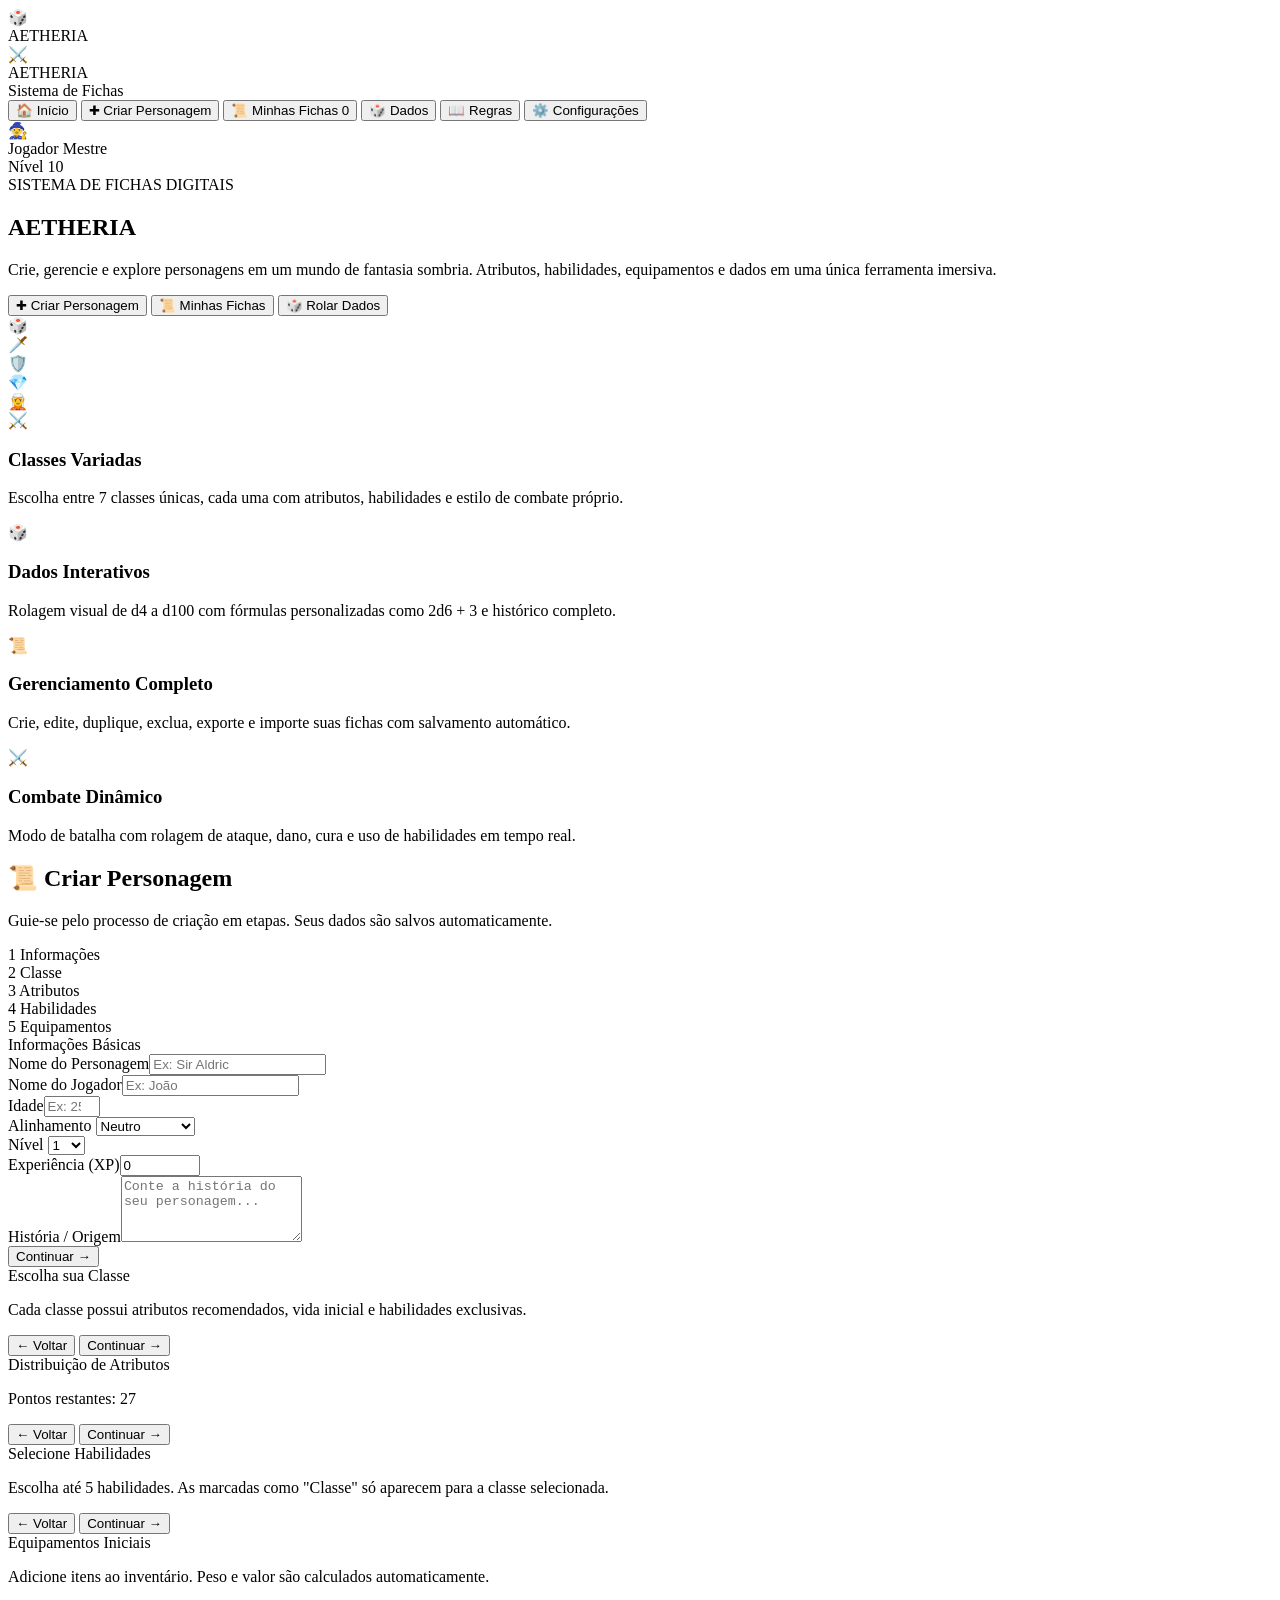
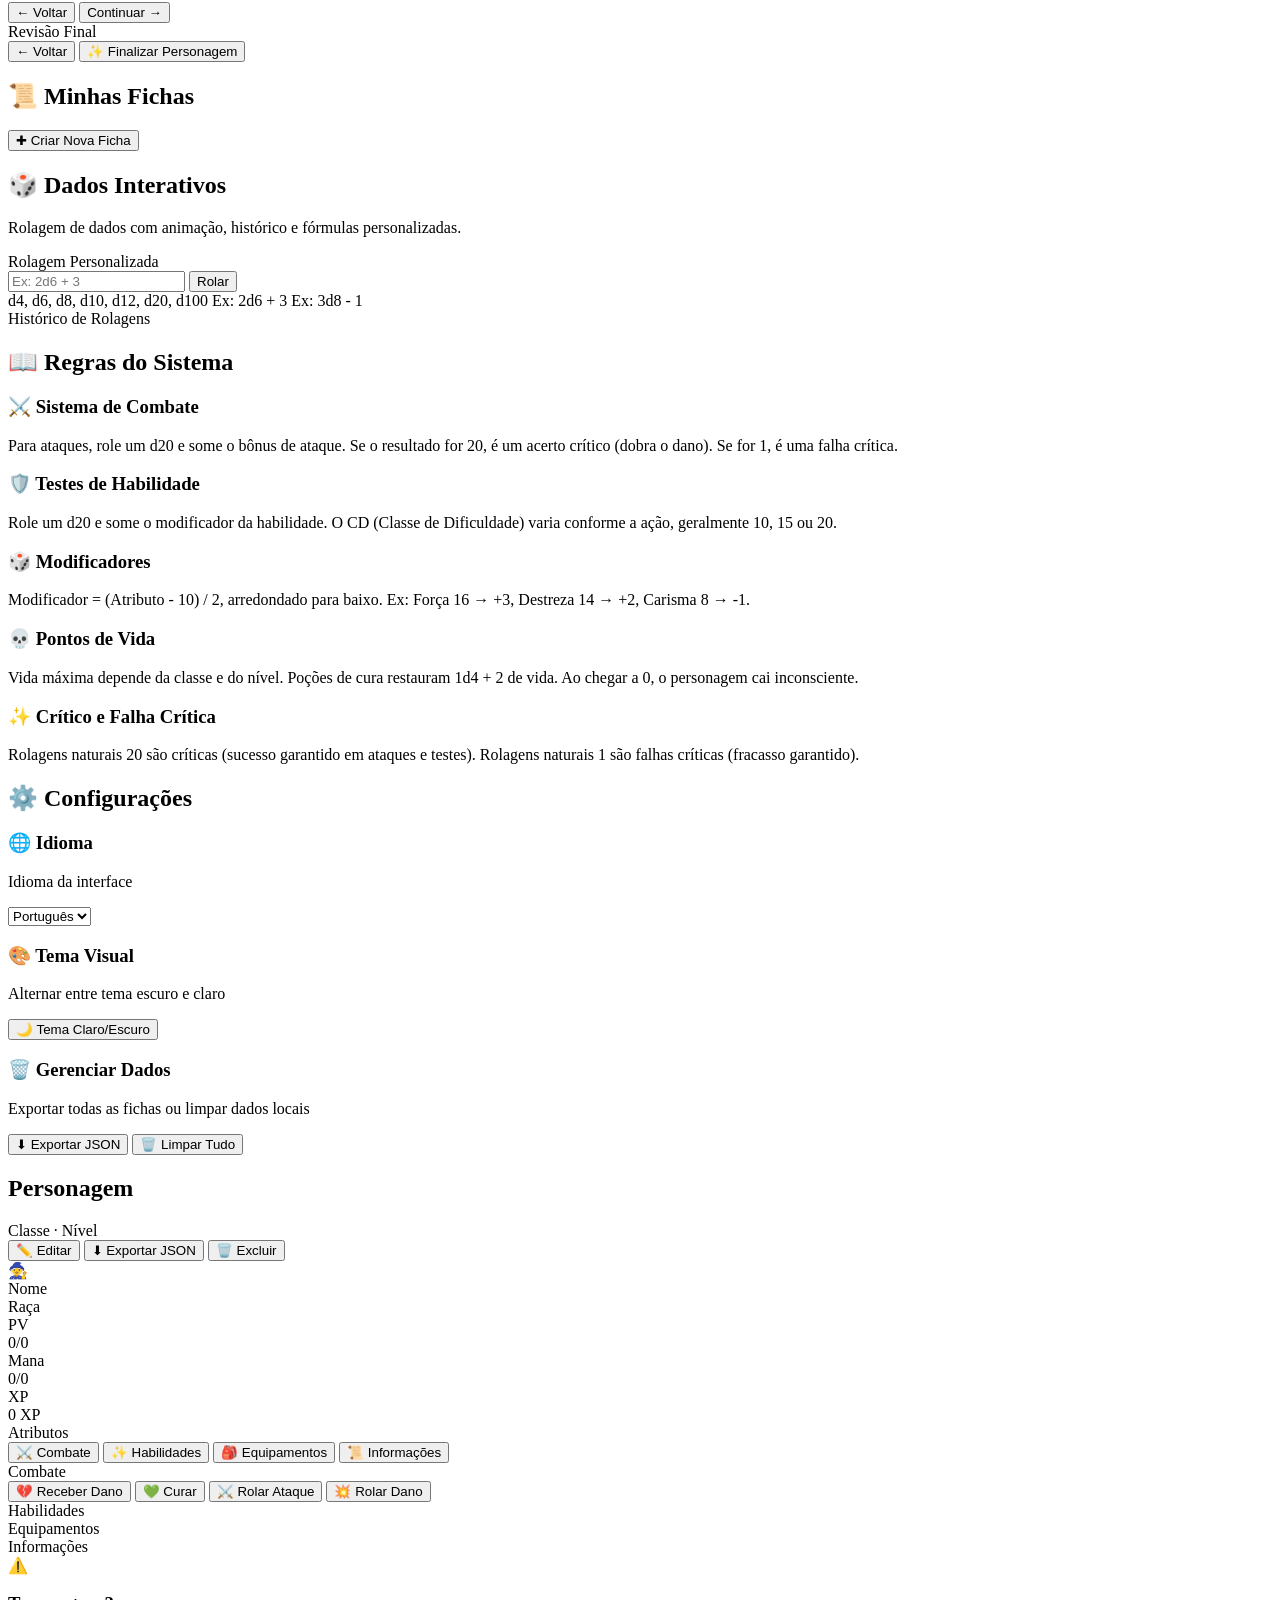
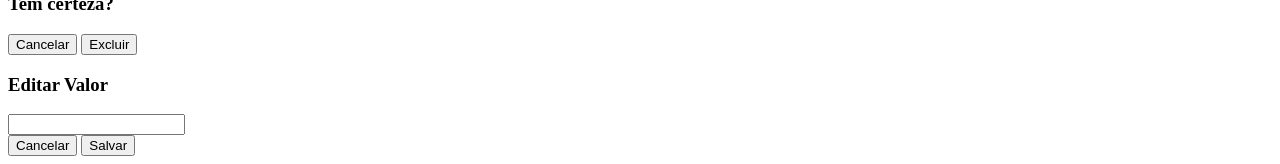
==== index.html @ ff14e1f5 "first commit" ====
<!DOCTYPE html>
<html lang="pt-BR">
<head>
    <meta charset="UTF-8">
    <meta name="viewport" content="width=device-width, initial-scale=1.0">
    <title>Aetheria — Sistema de Fichas de RPG</title>
    <link rel="stylesheet" href="styles.css">
</head>
<body>
    <!-- Tela de carregamento -->
    <div id="loadingScreen">
        <div class="loader-dice">🎲</div>
        <div class="loader-text">AETHERIA</div>
        <div class="loader-bar"><div id="loaderFill"></div></div>
    </div>

    <!-- Layout principal -->
    <div id="app" class="hidden">
        <aside id="sidebar">
            <div class="brand">
                <div class="brand-icon">⚔️</div>
                <div>
                    <div class="brand-name">AETHERIA</div>
                    <div class="brand-sub">Sistema de Fichas</div>
                </div>
            </div>
            <nav class="nav">
                <button class="nav-item active" data-view="home">
                    <span class="nav-icon">🏠</span> Início
                </button>
                <button class="nav-item" data-view="create">
                    <span class="nav-icon">✚</span> Criar Personagem
                </button>
                <button class="nav-item" data-view="library">
                    <span class="nav-icon">📜</span> Minhas Fichas
                    <span id="charCountBadge" class="badge">0</span>
                </button>
                <button class="nav-item" data-view="dice">
                    <span class="nav-icon">🎲</span> Dados
                </button>
                <button class="nav-item" data-view="rules">
                    <span class="nav-icon">📖</span> Regras
                </button>
                <button class="nav-item" data-view="settings">
                    <span class="nav-icon">⚙️</span> Configurações
                </button>
            </nav>
            <div class="sidebar-footer">
                <div class="player-status">
                    <div class="avatar">🧙</div>
                    <div>
                        <div class="player-name">Jogador Mestre</div>
                        <div class="player-level">Nível 10</div>
                    </div>
                </div>
            </div>
        </aside>

        <main id="mainContent">
            <!-- VIEW: HOME -->
            <section id="view-home" class="view active">
                <div class="hero">
                    <div class="hero-content">
                        <div class="hero-eyebrow">SISTEMA DE FICHAS DIGITAIS</div>
                        <h1 class="hero-title">AETHERIA</h1>
                        <p class="hero-desc">Crie, gerencie e explore personagens em um mundo de fantasia sombria. Atributos, habilidades, equipamentos e dados em uma única ferramenta imersiva.</p>
                        <div class="hero-buttons">
                            <button class="btn btn-primary btn-lg" onclick="goTo('create')">
                                <span>✚</span> Criar Personagem
                            </button>
                            <button class="btn btn-secondary btn-lg" onclick="goTo('library')">
                                <span>📜</span> Minhas Fichas
                            </button>
                            <button class="btn btn-gold btn-lg" onclick="goTo('dice')">
                                <span>🎲</span> Rolar Dados
                            </button>
                        </div>
                    </div>
                    <div class="hero-art">
                        <div class="floating-dice d1">🎲</div>
                        <div class="floating-dice d2">🗡️</div>
                        <div class="floating-dice d3">🛡️</div>
                        <div class="floating-dice d4">💎</div>
                        <div class="character-figure">🧝</div>
                        <div class="glow-ring"></div>
                    </div>
                </div>

                <div class="features">
                    <div class="feature-card">
                        <div class="feature-icon">⚔️</div>
                        <h3>Classes Variadas</h3>
                        <p>Escolha entre 7 classes únicas, cada uma com atributos, habilidades e estilo de combate próprio.</p>
                    </div>
                    <div class="feature-card">
                        <div class="feature-icon">🎲</div>
                        <h3>Dados Interativos</h3>
                        <p>Rolagem visual de d4 a d100 com fórmulas personalizadas como 2d6 + 3 e histórico completo.</p>
                    </div>
                    <div class="feature-card">
                        <div class="feature-icon">📜</div>
                        <h3>Gerenciamento Completo</h3>
                        <p>Crie, edite, duplique, exclua, exporte e importe suas fichas com salvamento automático.</p>
                    </div>
                    <div class="feature-card">
                        <div class="feature-icon">⚔️</div>
                        <h3>Combate Dinâmico</h3>
                        <p>Modo de batalha com rolagem de ataque, dano, cura e uso de habilidades em tempo real.</p>
                    </div>
                </div>
            </section>

            <!-- VIEW: CREATE CHARACTER -->
            <section id="view-create" class="view">
                <div class="create-header">
                    <h2>📜 Criar Personagem</h2>
                    <p>Guie-se pelo processo de criação em etapas. Seus dados são salvos automaticamente.</p>
                </div>
                <div class="steps-indicator">
                    <div class="step active" data-step="1"><span>1</span> Informações</div>
                    <div class="step-separator"></div>
                    <div class="step" data-step="2"><span>2</span> Classe</div>
                    <div class="step-separator"></div>
                    <div class="step" data-step="3"><span>3</span> Atributos</div>
                    <div class="step-separator"></div>
                    <div class="step" data-step="4"><span>4</span> Habilidades</div>
                    <div class="step-separator"></div>
                    <div class="step" data-step="5"><span>5</span> Equipamentos</div>
                </div>
                <div class="create-container">
                    <!-- Etapa 1: Informações básicas -->
                    <div class="step-panel active" data-panel="1">
                        <div class="panel-title">Informações Básicas</div>
                        <div class="form-grid">
                            <div class="form-field"><label>Nome do Personagem</label><input type="text" id="fName" placeholder="Ex: Sir Aldric"><span class="field-error" id="errName"></span></div>
                            <div class="form-field"><label>Nome do Jogador</label><input type="text" id="fPlayer" placeholder="Ex: João"><span class="field-error" id="errPlayer"></span></div>
                            <div class="form-field"><label>Idade</label><input type="number" id="fAge" min="1" max="120" placeholder="Ex: 25"><span class="field-error" id="errAge"></span></div>
                            <div class="form-field"><label>Alinhamento</label>
                                <select id="fAlignment">
                                    <option>Neutro</option><option>Bom</option><option>Mau</option>
                                    <option>Neutro Bom</option><option>Neutro Mau</option><option>Caótico Bom</option><option>Leial Neutro</option>
                                </select>
                            </div>
                            <div class="form-field"><label>Nível</label>
                                <select id="fLevel">
                                    <option value="1" selected>1</option><option value="2">2</option><option value="3">3</option>
                                    <option value="4">4</option><option value="5">5</option><option value="6">6</option>
                                    <option value="7">7</option><option value="8">8</option><option value="9">9</option><option value="10">10</option>
                                </select>
                            </div>
                            <div class="form-field"><label>Experiência (XP)</label><input type="number" id="fXP" min="0" max="999999" value="0"><span class="field-error" id="errXP"></span></div>
                            <div class="form-field full"><label>História / Origem</label><textarea id="fOrigin" rows="4" placeholder="Conte a história do seu personagem..."></textarea></div>
                        </div>
                        <div class="form-actions"><button class="btn btn-primary" onclick="nextStep()">Continuar →</button></div>
                    </div>

                    <!-- Etapa 2: Classes -->
                    <div class="step-panel" data-panel="2">
                        <div class="panel-title">Escolha sua Classe</div>
                        <p class="panel-sub">Cada classe possui atributos recomendados, vida inicial e habilidades exclusivas.</p>
                        <div class="class-grid" id="classGrid"></div>
                        <div class="form-actions">
                            <button class="btn btn-secondary" onclick="prevStep()">← Voltar</button>
                            <button class="btn btn-primary" onclick="nextStep()">Continuar →</button>
                        </div>
                    </div>

                    <!-- Etapa 3: Atributos -->
                    <div class="step-panel" data-panel="3">
                        <div class="panel-title">Distribuição de Atributos</div>
                        <p class="panel-sub">Pontos restantes: <span id="pointsLeft" class="points-left">27</span></p>
                        <div class="attr-grid" id="attrGrid"></div>
                        <div class="form-actions">
                            <button class="btn btn-secondary" onclick="prevStep()">← Voltar</button>
                            <button class="btn btn-primary" onclick="nextStep()">Continuar →</button>
                        </div>
                    </div>

                    <!-- Etapa 4: Habilidades -->
                    <div class="step-panel" data-panel="4">
                        <div class="panel-title">Selecione Habilidades</div>
                        <p class="panel-sub">Escolha até 5 habilidades. As marcadas como "Classe" só aparecem para a classe selecionada.</p>
                        <div class="skills-categories" id="skillsCategories"></div>
                        <div class="form-actions">
                            <button class="btn btn-secondary" onclick="prevStep()">← Voltar</button>
                            <button class="btn btn-primary" onclick="nextStep()">Continuar →</button>
                        </div>
                    </div>

                    <!-- Etapa 5: Equipamentos -->
                    <div class="step-panel" data-panel="5">
                        <div class="panel-title">Equipamentos Iniciais</div>
                        <p class="panel-sub">Adicione itens ao inventário. Peso e valor são calculados automaticamente.</p>
                        <div class="equip-picker" id="equipPicker"></div>
                        <div class="form-actions">
                            <button class="btn btn-secondary" onclick="prevStep()">← Voltar</button>
                            <button class="btn btn-primary" onclick="nextStep()">Continuar →</button>
                        </div>
                    </div>

                    <!-- Etapa 6: Revisão -->
                    <div class="step-panel" data-panel="6">
                        <div class="panel-title">Revisão Final</div>
                        <div class="review-box" id="reviewBox"></div>
                        <div class="form-actions">
                            <button class="btn btn-secondary" onclick="prevStep()">← Voltar</button>
                            <button class="btn btn-gold" onclick="finishCharacterCreation()">✨ Finalizar Personagem</button>
                        </div>
                    </div>
                </div>
            </section>

            <!-- VIEW: LIBRARY -->
            <section id="view-library" class="view">
                <div class="library-header">
                    <h2>📜 Minhas Fichas</h2>
                    <button class="btn btn-gold" onclick="goTo('create')">✚ Criar Nova Ficha</button>
                </div>
                <div id="charCards" class="char-cards"></div>
            </section>

            <!-- VIEW: DICE -->
            <section id="view-dice" class="view">
                <div class="dice-header">
                    <h2>🎲 Dados Interativos</h2>
                    <p>Rolagem de dados com animação, histórico e fórmulas personalizadas.</p>
                </div>
                <div class="dice-grid" id="diceGrid"></div>
                <div class="custom-roll">
                    <div class="panel-title">Rolagem Personalizada</div>
                    <div class="custom-roll-input">
                        <input type="text" id="customRollInput" placeholder="Ex: 2d6 + 3" onkeypress="if(event.key==='Enter') rollCustom()">
                        <button class="btn btn-gold" onclick="rollCustom()">Rolar</button>
                    </div>
                    <div class="custom-hints">
                        <span>d4, d6, d8, d10, d12, d20, d100</span>
                        <span>Ex: 2d6 + 3</span>
                        <span>Ex: 3d8 - 1</span>
                    </div>
                </div>
                <div class="dice-history">
                    <div class="panel-title">Histórico de Rolagens</div>
                    <div id="diceHistory" class="dice-history-list"></div>
                </div>
            </section>

            <!-- VIEW: RULES -->
            <section id="view-rules" class="view">
                <div class="rules-header">
                    <h2>📖 Regras do Sistema</h2>
                </div>
                <div class="rules-content">
                    <div class="rule-block">
                        <h3>⚔️ Sistema de Combate</h3>
                        <p>Para ataques, role um d20 e some o bônus de ataque. Se o resultado for 20, é um acerto crítico (dobra o dano). Se for 1, é uma falha crítica.</p>
                    </div>
                    <div class="rule-block">
                        <h3>🛡️ Testes de Habilidade</h3>
                        <p>Role um d20 e some o modificador da habilidade. O CD (Classe de Dificuldade) varia conforme a ação, geralmente 10, 15 ou 20.</p>
                    </div>
                    <div class="rule-block">
                        <h3>🎲 Modificadores</h3>
                        <p>Modificador = (Atributo - 10) / 2, arredondado para baixo. Ex: Força 16 → +3, Destreza 14 → +2, Carisma 8 → -1.</p>
                    </div>
                    <div class="rule-block">
                        <h3>💀 Pontos de Vida</h3>
                        <p>Vida máxima depende da classe e do nível. Poções de cura restauram 1d4 + 2 de vida. Ao chegar a 0, o personagem cai inconsciente.</p>
                    </div>
                    <div class="rule-block">
                        <h3>✨ Crítico e Falha Crítica</h3>
                        <p>Rolagens naturais 20 são críticas (sucesso garantido em ataques e testes). Rolagens naturais 1 são falhas críticas (fracasso garantido).</p>
                    </div>
                </div>
            </section>

            <!-- VIEW: SETTINGS -->
            <section id="view-settings" class="view">
                <div class="settings-header">
                    <h2>⚙️ Configurações</h2>
                </div>
                <div class="settings-content">
                    <div class="setting-row">
                        <div>
                            <h3>🌐 Idioma</h3>
                            <p>Idioma da interface</p>
                        </div>
                        <select id="settingLang" class="select-setting">
                            <option value="pt">Português</option>
                            <option value="en">English</option>
                        </select>
                    </div>
                    <div class="setting-row">
                        <div>
                            <h3>🎨 Tema Visual</h3>
                            <p>Alternar entre tema escuro e claro</p>
                        </div>
                        <button class="btn btn-secondary" onclick="toggleTheme()">🌙 Tema Claro/Escuro</button>
                    </div>
                    <div class="setting-row">
                        <div>
                            <h3>🗑️ Gerenciar Dados</h3>
                            <p>Exportar todas as fichas ou limpar dados locais</p>
                        </div>
                        <div class="setting-actions">
                            <button class="btn btn-secondary" onclick="exportAllJSON()">⬇ Exportar JSON</button>
                            <button class="btn btn-danger" onclick="resetAllData()">🗑️ Limpar Tudo</button>
                        </div>
                    </div>
                </div>
            </section>

            <!-- VIEW: CHARACTER SHEET -->
            <section id="view-sheet" class="view">
                <div class="sheet-header">
                    <div>
                        <h2 id="sheetName">Personagem</h2>
                        <div class="sheet-class-line" id="sheetClassLine">Classe · Nível</div>
                    </div>
                    <div class="sheet-actions">
                        <button class="btn btn-secondary" onclick="editCharacter()">✏️ Editar</button>
                        <button class="btn btn-gold" onclick="exportCharacterJSON()">⬇ Exportar JSON</button>
                        <button class="btn btn-danger" onclick="deleteCharacter()">🗑️ Excluir</button>
                    </div>
                </div>
                <div class="sheet-grid">
                    <div class="sheet-left">
                        <div class="portrait-card">
                            <div class="portrait" id="sheetPortrait">🧙</div>
                            <div class="portrait-name" id="sheetPortraitName">Nome</div>
                            <div class="portrait-race" id="sheetPortraitRace">Raça</div>
                        </div>
                        <div class="bars-card">
                            <div class="bar-row"><span>PV</span><div class="bar"><div class="bar-fill hp" id="sheetHPFill"></div></div><span id="sheetHPText">0/0</span></div>
                            <div class="bar-row"><span>Mana</span><div class="bar"><div class="bar-fill mana" id="sheetManaFill"></div></div><span id="sheetManaText">0/0</span></div>
                            <div class="bar-row"><span>XP</span><div class="bar"><div class="bar-fill xp" id="sheetXPFill"></div></div><span id="sheetXPText">0 XP</span></div>
                        </div>
                        <div class="attr-card">
                            <div class="panel-title">Atributos</div>
                            <div class="sheet-attrs" id="sheetAttrs"></div>
                        </div>
                    </div>
                    <div class="sheet-right">
                        <div class="tabs">
                            <button class="tab active" data-tab="combat">⚔️ Combate</button>
                            <button class="tab" data-tab="skills">✨ Habilidades</button>
                            <button class="tab" data-tab="equip">🎒 Equipamentos</button>
                            <button class="tab" data-tab="info">📜 Informações</button>
                        </div>
                        <div class="tab-panel active" data-tabpanel="combat">
                            <div class="panel-title">Combate</div>
                            <div class="combat-actions">
                                <button class="btn btn-danger" onclick="takeDamage()">💔 Receber Dano</button>
                                <button class="btn btn-success" onclick="healCharacter()">💚 Curar</button>
                                <button class="btn btn-gold" onclick="rollAttack()">⚔️ Rolar Ataque</button>
                                <button class="btn btn-gold" onclick="rollDamage()">💥 Rolar Dano</button>
                            </div>
                            <div class="combat-log" id="combatLog"></div>
                        </div>
                        <div class="tab-panel" data-tabpanel="skills">
                            <div class="panel-title">Habilidades</div>
                            <div class="sheet-skills" id="sheetSkills"></div>
                        </div>
                        <div class="tab-panel" data-tabpanel="equip">
                            <div class="panel-title">Equipamentos</div>
                            <div class="sheet-equip" id="sheetEquip"></div>
                        </div>
                        <div class="tab-panel" data-tabpanel="info">
                            <div class="panel-title">Informações</div>
                            <div class="info-box" id="sheetInfo"></div>
                        </div>
                    </div>
                </div>
            </section>
        </main>
    </div>

    <!-- Modal de confirmação -->
    <div id="confirmModal" class="modal">
        <div class="modal-card">
            <div class="modal-icon">⚠️</div>
            <h3 id="confirmTitle">Tem certeza?</h3>
            <p id="confirmMsg"></p>
            <div class="modal-actions">
                <button class="btn btn-secondary" onclick="closeConfirm()">Cancelar</button>
                <button class="btn btn-danger" id="confirmAction">Excluir</button>
            </div>
        </div>
    </div>

    <!-- Modal de edição de atributos -->
    <div id="editModal" class="modal">
        <div class="modal-card">
            <h3>Editar Valor</h3>
            <input type="number" id="editValueInput" class="modal-input">
            <div class="modal-actions">
                <button class="btn btn-secondary" onclick="closeEditModal()">Cancelar</button>
                <button class="btn btn-primary" onclick="saveEditValue()">Salvar</button>
            </div>
        </div>
    </div>

    <script src="app.js"></script>
</body>
</html>
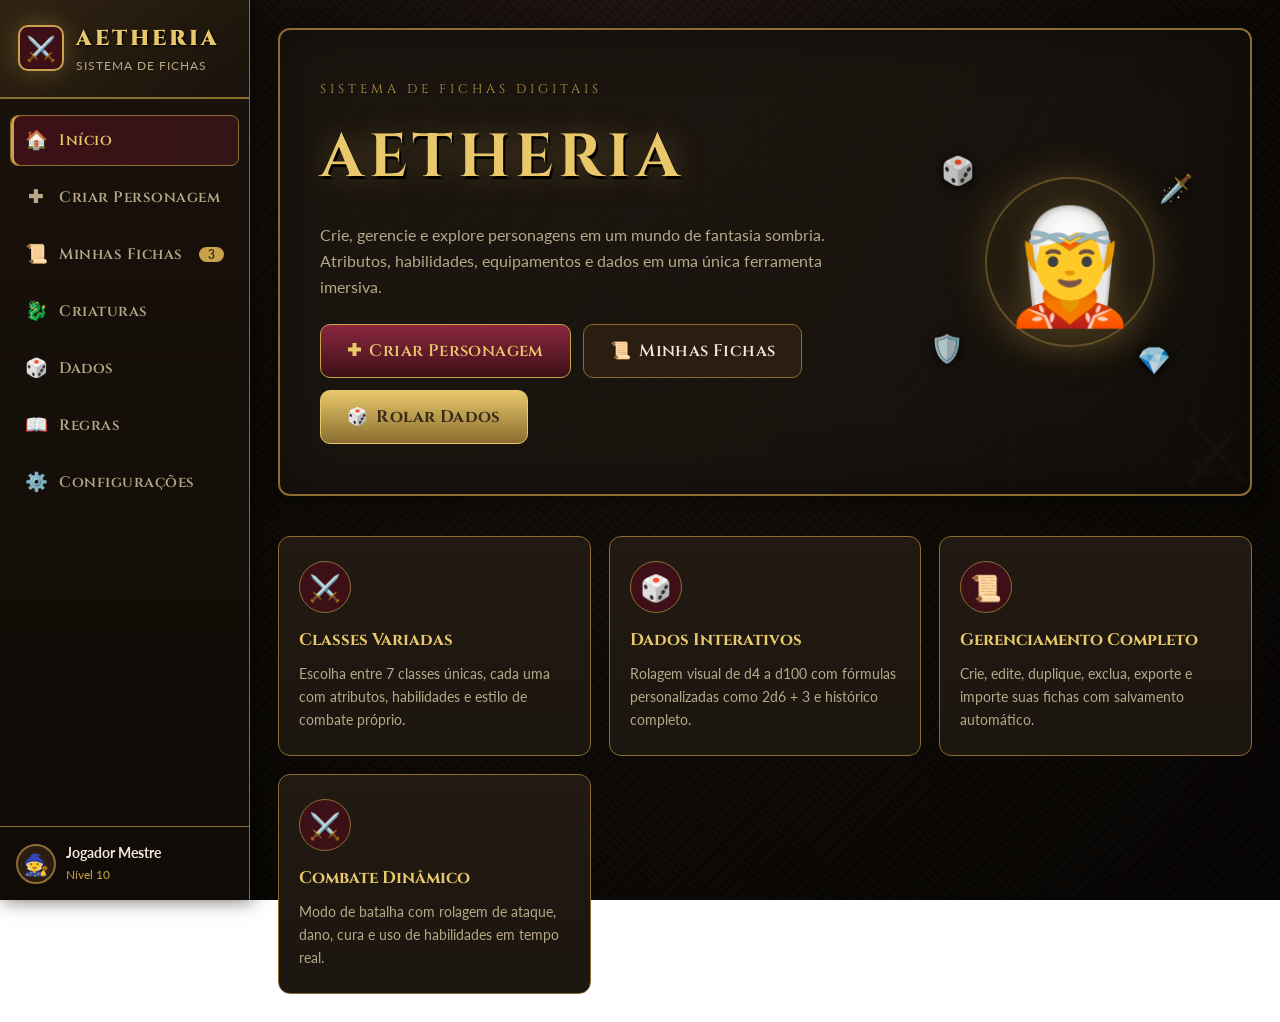
==== commit 5aeb9b5e: "Sistema de criatura e batalhas criado." ====
--- a/index.html
+++ b/index.html
@@ -34,6 +34,9 @@
                 <button class="nav-item" data-view="library">
                     <span class="nav-icon">📜</span> Minhas Fichas
                     <span id="charCountBadge" class="badge">0</span>
+                </button>
+                <button class="nav-item" data-view="creatures">
+                    <span class="nav-icon">🐉</span> Criaturas
                 </button>
                 <button class="nav-item" data-view="dice">
                     <span class="nav-icon">🎲</span> Dados
@@ -309,6 +312,35 @@
                 </div>
             </section>
 
+            <!-- VIEW: CREATURES -->
+            <section id="view-creatures" class="view">
+                <div class="create-header">
+                    <h2>🐉 Criaturas &amp; Encontros</h2>
+                    <p>Monte o combate: escolha as criaturas, defina a quantidade e selecione quais personagens participam do encontro.</p>
+                </div>
+
+                <div class="combat-panel">
+                    <div class="combat-panel-header">
+                        <div class="panel-title">⚔️ Combate Atual</div>
+                        <button class="btn btn-danger btn-sm" onclick="resetCombat()">🗑️ Limpar Combate</button>
+                    </div>
+                    <div id="combatArea" class="combat-area"></div>
+                    <div class="combat-history">
+                        <div class="combat-history-title">📜 Histórico do Combate</div>
+                        <div id="combatHistory" class="combat-history-list"></div>
+                    </div>
+                </div>
+
+                <div class="player-select-panel">
+                    <div class="panel-title">🧙 Personagens do Encontro</div>
+                    <p class="panel-sub" style="margin-bottom:14px">Toque em um personagem para incluí-lo no combate. A vida exibida acompanha a ficha do personagem.</p>
+                    <div id="playerPicker" class="player-picker"></div>
+                </div>
+
+                <div class="panel-title" style="margin-bottom:14px">🐾 Criaturas Disponíveis</div>
+                <div id="creatureList" class="creature-list"></div>
+            </section>
+
             <!-- VIEW: CHARACTER SHEET -->
             <section id="view-sheet" class="view">
                 <div class="sheet-header">
@@ -399,6 +431,31 @@
         </div>
     </div>
 
+    <!-- Modal de detalhes da criatura -->
+    <div id="creatureModal" class="modal">
+        <div class="modal-card creature-modal">
+            <div id="creatureDetail" class="creature-detail"></div>
+        </div>
+    </div>
+
+    <!-- Modal de ações do combatente -->
+    <div id="actionModal" class="modal">
+        <div class="modal-card action-modal">
+            <div id="actionPanel"></div>
+        </div>
+    </div>
+
+    <!-- Modal de seleção de alvo -->
+    <div id="targetModal" class="modal">
+        <div class="modal-card target-modal">
+            <h3 id="targetTitle">Escolha um alvo</h3>
+            <div id="targetList" class="target-list"></div>
+            <div class="modal-actions">
+                <button class="btn btn-secondary" onclick="closeTargetModal()">Cancelar</button>
+            </div>
+        </div>
+    </div>
+
     <script src="app.js"></script>
 </body>
 </html>
--- a/styles.css
+++ b/styles.css
@@ -0,0 +1,1180 @@
+/* =========================================================
+   AETHERIA — Sistema de Fichas de RPG
+   Estética medieval/fantasia: pergaminho, madeira, pedra
+   ========================================================= */
+
+/* ---------- FONTES ---------- */
+@import url('https://fonts.googleapis.com/css2?family=MedievalSharp&family=Cinzel:wght@400;700;900&family=Crimson+Text:wght@400;600&family=Lato:wght@300;400;700&display=swap');
+
+:root {
+    --bg-deep: #0d0a06;
+    --bg-dark: #14100a;
+    --bg-panel: #1c1610;
+    --bg-card: #221a12;
+    --wood: #2b1d12;
+    --wood-dark: #1a120b;
+    --parchment: #f0e0b8;
+    --parchment-dark: #d8c491;
+    --bege: #e8d5a8;
+    --gold: #c9a24b;
+    --gold-bright: #e8c86a;
+    --gold-dim: #8a6d2f;
+    --wine: #5c1a24;
+    --wine-dark: #3d1017;
+    --wine-bright: #8a2740;
+    --stone: #6b6258;
+    --text-light: #f2e8d5;
+    --text-muted: #b8a888;
+    --text-dark: #3a2a1a;
+    --red: #c0392b;
+    --green: #2e9c5a;
+    --blue: #3a6fb3;
+    --purple: #8e5bb3;
+    --shadow: 0 4px 20px rgba(0, 0, 0, 0.55);
+    --shadow-gold: 0 0 24px rgba(201, 162, 75, 0.35);
+    --radius: 12px;
+}
+
+/* ---------- RESET ---------- */
+* { margin: 0; padding: 0; box-sizing: border-box; }
+
+html { scroll-behavior: smooth; }
+
+body {
+    font-family: 'Lato', 'Segoe UI', Tahoma, sans-serif;
+    background:
+        radial-gradient(ellipse at 50% 0%, #1e1410 0%, #0d0a06 55%, #060403 100%);
+    background-attachment: fixed;
+    color: var(--text-light);
+    min-height: 100vh;
+    line-height: 1.6;
+}
+
+/* Pano de fundo texturizado sutil */
+body::before {
+    content: "";
+    position: fixed;
+    inset: 0;
+    background-image:
+        repeating-linear-gradient(45deg, rgba(255, 255, 255, 0.015) 0 2px, transparent 2px 6px),
+        repeating-linear-gradient(-45deg, rgba(0, 0, 0, 0.12) 0 3px, transparent 3px 9px);
+    pointer-events: none;
+    z-index: 0;
+}
+
+h1, h2, h3, .brand-name, .hero-title, .panel-title, .nav-item, .btn, .rule-block h3 {
+    font-family: 'Cinzel', 'MedievalSharp', Georgia, serif;
+}
+
+button { cursor: pointer; }
+
+.hidden { display: none !important; }
+
+/* ---------- TELA DE CARREGAMENTO ---------- */
+#loadingScreen {
+    position: fixed;
+    inset: 0;
+    z-index: 9999;
+    background: radial-gradient(ellipse at center, #1a130a 0%, #060403 100%);
+    display: flex;
+    flex-direction: column;
+    align-items: center;
+    justify-content: center;
+    gap: 14px;
+    transition: opacity 0.6s ease, visibility 0.6s;
+}
+#loadingScreen.fade-out { opacity: 0; visibility: hidden; }
+.loader-dice { font-size: 3.2rem; animation: loadBounce 1s ease-in-out infinite; }
+@keyframes loadBounce {
+    0%, 100% { transform: translateY(0) rotate(0deg); }
+    50% { transform: translateY(-16px) rotate(180deg); }
+}
+.loader-text { font-family: 'Cinzel', serif; color: var(--gold); letter-spacing: 6px; font-size: 1.6rem; text-shadow: 0 0 18px rgba(201, 162, 75, 0.6); }
+.loader-bar { width: 220px; height: 6px; background: var(--wood-dark); border-radius: 6px; overflow: hidden; border: 1px solid var(--gold-dim); }
+#loaderFill { height: 100%; width: 0%; background: linear-gradient(90deg, var(--gold-dim), var(--gold-bright)); transition: width 0.3s; }
+
+/* ---------- LAYOUT ---------- */
+#app {
+    position: relative;
+    z-index: 1;
+    display: flex;
+    min-height: 100vh;
+}
+
+/* ---------- SIDEBAR ---------- */
+#sidebar {
+    width: 250px;
+    background: linear-gradient(180deg, var(--wood-dark) 0%, #100b07 100%);
+    border-right: 1px solid var(--gold-dim);
+    position: fixed;
+    inset: 0 auto 0 0;
+    z-index: 50;
+    display: flex;
+    flex-direction: column;
+    box-shadow: 3px 0 18px rgba(0, 0, 0, 0.6);
+}
+.brand {
+    display: flex;
+    align-items: center;
+    gap: 12px;
+    padding: 22px 18px;
+    border-bottom: 2px solid var(--gold-dim);
+    background: linear-gradient(135deg, rgba(201, 162, 75, 0.12), transparent);
+}
+.brand-icon {
+    width: 46px; height: 46px;
+    display: flex; align-items: center; justify-content: center;
+    font-size: 1.5rem;
+    background: var(--wine-dark);
+    border: 2px solid var(--gold);
+    border-radius: 10px;
+    box-shadow: var(--shadow-gold);
+}
+.brand-name { color: var(--gold-bright); font-size: 1.35rem; font-weight: 900; letter-spacing: 3px; text-shadow: 1px 1px 3px #000; }
+.brand-sub { color: var(--text-muted); font-size: 0.72rem; letter-spacing: 1px; text-transform: uppercase; }
+
+.nav { padding: 16px 10px; flex: 1; display: flex; flex-direction: column; gap: 6px; }
+.nav-item {
+    position: relative;
+    display: flex;
+    align-items: center;
+    gap: 12px;
+    padding: 12px 14px;
+    background: transparent;
+    border: 1px solid transparent;
+    border-radius: 8px;
+    color: var(--text-muted);
+    font-size: 0.95rem;
+    font-weight: 600;
+    letter-spacing: 0.5px;
+    transition: all 0.25s ease;
+    text-align: left;
+}
+.nav-item:hover { background: rgba(201, 162, 75, 0.08); color: var(--text-light); border-color: rgba(201, 162, 75, 0.25); transform: translateX(4px); }
+.nav-item.active {
+    background: linear-gradient(90deg, var(--wine-dark), rgba(92, 26, 36, 0.4));
+    color: var(--gold-bright);
+    border-color: var(--gold-dim);
+    box-shadow: inset 3px 0 0 var(--gold);
+}
+.nav-icon { font-size: 1.15rem; width: 22px; text-align: center; }
+.badge {
+    margin-left: auto;
+    background: var(--gold);
+    color: var(--text-dark);
+    font-size: 0.72rem;
+    font-weight: 700;
+    border-radius: 20px;
+    padding: 1px 9px;
+    font-family: 'Lato', sans-serif;
+}
+.sidebar-footer { padding: 16px; border-top: 1px solid var(--gold-dim); }
+.player-status { display: flex; align-items: center; gap: 10px; }
+.avatar {
+    width: 40px; height: 40px;
+    display: flex; align-items: center; justify-content: center;
+    font-size: 1.3rem;
+    background: var(--wood);
+    border: 2px solid var(--gold-dim);
+    border-radius: 50%;
+}
+.player-name { color: var(--text-light); font-size: 0.85rem; font-weight: 700; }
+.player-level { color: var(--gold); font-size: 0.75rem; }
+
+/* ---------- MAIN ---------- */
+#mainContent {
+    margin-left: 250px;
+    flex: 1;
+    padding: 28px;
+    min-height: 100vh;
+}
+.view { display: none; animation: viewFade 0.4s ease; }
+.view.active { display: block; }
+@keyframes viewFade {
+    from { opacity: 0; transform: translateY(10px); }
+    to { opacity: 1; transform: translateY(0); }
+}
+
+/* ---------- BOTÕES ---------- */
+.btn {
+    display: inline-flex;
+    align-items: center;
+    justify-content: center;
+    gap: 8px;
+    padding: 11px 18px;
+    border-radius: 8px;
+    border: 1px solid var(--gold-dim);
+    font-size: 0.95rem;
+    font-weight: 600;
+    letter-spacing: 0.4px;
+    color: var(--text-light);
+    background: var(--wood);
+    transition: all 0.25s ease;
+    position: relative;
+    overflow: hidden;
+}
+.btn::after {
+    content: "";
+    position: absolute;
+    inset: 0;
+    background: linear-gradient(120deg, transparent 30%, rgba(255, 255, 255, 0.14) 50%, transparent 70%);
+    transform: translateX(-120%);
+    transition: transform 0.4s ease;
+}
+.btn:hover::after { transform: translateX(120%); }
+.btn:active { transform: translateY(1px) scale(0.98); }
+.btn-lg { padding: 15px 26px; font-size: 1.05rem; border-radius: 10px; }
+.btn-primary { background: linear-gradient(180deg, var(--wine-bright), var(--wine-dark)); border-color: var(--gold); color: var(--gold-bright); }
+.btn-primary:hover { box-shadow: 0 0 16px rgba(138, 39, 64, 0.5); border-color: var(--gold-bright); }
+.btn-secondary { background: var(--wood); border-color: var(--gold-dim); }
+.btn-secondary:hover { background: var(--wood-dark); border-color: var(--gold); }
+.btn-gold { background: linear-gradient(180deg, var(--gold-bright), var(--gold-dim)); border-color: var(--gold-bright); color: var(--text-dark); font-weight: 700; }
+.btn-gold:hover { box-shadow: var(--shadow-gold); }
+.btn-danger { background: linear-gradient(180deg, #7a2323, #4a1212); border-color: #a04040; color: #f0c8c0; }
+.btn-danger:hover { box-shadow: 0 0 16px rgba(192, 57, 43, 0.5); }
+.btn-success { background: linear-gradient(180deg, #2a7a4a, #155a30); border-color: #3aa066; color: #d0f0dc; }
+.btn-success:hover { box-shadow: 0 0 16px rgba(46, 156, 90, 0.5); }
+
+/* ---------- HERO / INÍCIO ---------- */
+.hero {
+    position: relative;
+    display: flex;
+    flex-wrap: wrap;
+    align-items: center;
+    gap: 30px;
+    padding: 50px 40px;
+    margin-bottom: 40px;
+    background:
+        linear-gradient(120deg, rgba(28, 22, 16, 0.95) 0%, rgba(28, 22, 16, 0.75) 55%, rgba(28, 22, 16, 0.4) 100%),
+        repeating-linear-gradient(90deg, transparent 0 60px, rgba(201, 162, 75, 0.03) 60px 61px);
+    border: 2px solid var(--gold-dim);
+    border-radius: var(--radius);
+    box-shadow: var(--shadow), inset 0 0 60px rgba(0, 0, 0, 0.4);
+    overflow: hidden;
+    min-height: 380px;
+}
+.hero::before {
+    content: "⚔";
+    position: absolute;
+    right: -10px; bottom: -30px;
+    font-size: 6rem;
+    color: rgba(201, 162, 75, 0.06);
+    opacity: 0.5;
+}
+.hero-content { flex: 1; min-width: 280px; z-index: 2; }
+.hero-eyebrow {
+    font-family: 'Cinzel', serif;
+    color: var(--gold);
+    letter-spacing: 4px;
+    font-size: 0.8rem;
+    margin-bottom: 10px;
+    text-transform: uppercase;
+    opacity: 0.9;
+}
+.hero-title {
+    font-size: clamp(2.4rem, 5vw, 3.8rem);
+    color: var(--gold-bright);
+    text-shadow: 2px 3px 0 #000, 0 0 30px rgba(201, 162, 75, 0.4);
+    letter-spacing: 5px;
+    margin-bottom: 14px;
+}
+.hero-desc { color: var(--text-muted); max-width: 520px; font-size: 1.02rem; margin-bottom: 24px; }
+.hero-buttons { display: flex; flex-wrap: wrap; gap: 12px; }
+
+.hero-art { position: relative; width: 280px; height: 300px; display: flex; align-items: center; justify-content: center; z-index: 2; }
+.character-figure {
+    font-size: 7rem;
+    filter: drop-shadow(0 0 20px rgba(201, 162, 75, 0.45));
+    position: relative;
+    z-index: 3;
+    animation: floatChar 4s ease-in-out infinite;
+}
+@keyframes floatChar {
+    0%, 100% { transform: translateY(0); }
+    50% { transform: translateY(-12px); }
+}
+.glow-ring {
+    position: absolute;
+    width: 170px; height: 170px;
+    border: 2px solid rgba(201, 162, 75, 0.4);
+    border-radius: 50%;
+    box-shadow: 0 0 40px rgba(201, 162, 75, 0.25), inset 0 0 30px rgba(201, 162, 75, 0.15);
+    animation: ringPulse 3s ease-in-out infinite;
+}
+@keyframes ringPulse {
+    0%, 100% { transform: scale(1); opacity: 0.7; }
+    50% { transform: scale(1.12); opacity: 1; }
+}
+.floating-dice {
+    position: absolute;
+    font-size: 1.7rem;
+    opacity: 0.85;
+    filter: drop-shadow(0 2px 6px #000);
+    animation: floatDice 3.5s ease-in-out infinite;
+}
+.floating-dice.d1 { top: 12%; left: 4%; animation-delay: 0s; }
+.floating-dice.d2 { top: 18%; right: 6%; animation-delay: 0.8s; }
+.floating-dice.d3 { bottom: 14%; left: 0%; animation-delay: 1.6s; }
+.floating-dice.d4 { bottom: 10%; right: 14%; animation-delay: 2.4s; }
+@keyframes floatDice {
+    0%, 100% { transform: translateY(0) rotate(0deg); }
+    50% { transform: translateY(-14px) rotate(20deg); }
+}
+
+/* FEATURES */
+.features {
+    display: grid;
+    grid-template-columns: repeat(auto-fit, minmax(240px, 1fr));
+    gap: 18px;
+}
+.feature-card {
+    background: linear-gradient(180deg, var(--bg-card), var(--bg-panel));
+    border: 1px solid var(--gold-dim);
+    border-radius: var(--radius);
+    padding: 24px 20px;
+    transition: all 0.3s ease;
+    position: relative;
+    overflow: hidden;
+}
+.feature-card::before {
+    content: "";
+    position: absolute;
+    top: 0; left: 0; right: 0;
+    height: 3px;
+    background: linear-gradient(90deg, var(--gold-dim), var(--gold-bright), var(--gold-dim));
+    opacity: 0;
+    transition: opacity 0.3s;
+}
+.feature-card:hover { transform: translateY(-6px); border-color: var(--gold); box-shadow: var(--shadow-gold); }
+.feature-card:hover::before { opacity: 1; }
+.feature-icon {
+    width: 52px; height: 52px;
+    display: flex; align-items: center; justify-content: center;
+    font-size: 1.6rem;
+    background: var(--wine-dark);
+    border: 1px solid var(--gold-dim);
+    border-radius: 50%;
+    margin-bottom: 14px;
+}
+.feature-card h3 { color: var(--gold-bright); font-size: 1.05rem; margin-bottom: 8px; }
+.feature-card p { color: var(--text-muted); font-size: 0.9rem; }
+
+/* ---------- CABEÇALHOS DE SEÇÃO ---------- */
+.view > h2, .create-header h2, .library-header h2, .dice-header h2, .rules-header h2, .settings-header h2, .sheet-header h2 {
+    color: var(--gold-bright);
+    font-size: 1.7rem;
+    margin-bottom: 6px;
+    text-shadow: 1px 1px 3px #000;
+}
+.view > .create-header, .view > .library-header, .view > .dice-header, .view > .rules-header, .view > .settings-header {
+    margin-bottom: 24px;
+}
+.create-header p, .dice-header p, .library-header p { color: var(--text-muted); margin-bottom: 6px; }
+
+/* ---------- CRIAR PERSONAGEM ---------- */
+.create-header { margin-bottom: 24px; padding: 20px; background: linear-gradient(135deg, var(--bg-card), var(--bg-panel)); border: 1px solid var(--gold-dim); border-radius: var(--radius); }
+.create-header h2 { color: var(--gold-bright); margin-bottom: 6px; }
+.create-header p { color: var(--text-muted); }
+
+.steps-indicator { display: flex; align-items: center; gap: 8px; margin-bottom: 24px; flex-wrap: wrap; }
+.step {
+    display: flex; align-items: center; gap: 8px;
+    font-family: 'Cinzel', serif;
+    color: var(--text-muted);
+    font-size: 0.85rem;
+    padding: 6px 12px;
+    border-radius: 20px;
+    border: 1px solid var(--gold-dim);
+    background: var(--bg-panel);
+    transition: all 0.3s ease;
+    cursor: pointer;
+}
+.step span {
+    width: 22px; height: 22px;
+    display: flex; align-items: center; justify-content: center;
+    background: var(--wood);
+    border-radius: 50%;
+    font-size: 0.72rem;
+    border: 1px solid var(--gold-dim);
+    font-family: 'Lato', sans-serif;
+}
+.step.active { color: var(--gold-bright); border-color: var(--gold); box-shadow: var(--shadow-gold); }
+.step.active span { background: var(--gold); color: var(--text-dark); border-color: var(--gold-bright); }
+.step.complete { color: var(--green); border-color: var(--green); }
+.step.complete span { background: var(--green); color: #fff; border-color: var(--green); }
+.step-separator { flex: 0 0 18px; height: 2px; background: var(--gold-dim); border-radius: 2px; }
+
+.create-container { max-width: 940px; }
+.step-panel { display: none; }
+.step-panel.active { display: block; animation: panelIn 0.4s ease; }
+@keyframes panelIn {
+    from { opacity: 0; transform: translateX(16px); }
+    to { opacity: 1; transform: translateX(0); }
+}
+.panel-title {
+    font-family: 'Cinzel', serif;
+    color: var(--gold-bright);
+    font-size: 1.25rem;
+    letter-spacing: 1px;
+    margin-bottom: 8px;
+    padding-left: 14px;
+    border-left: 4px solid var(--gold);
+}
+.panel-sub { color: var(--text-muted); margin-bottom: 20px; font-size: 0.9rem; }
+
+/* Formulário */
+.form-grid { display: grid; grid-template-columns: repeat(auto-fit, minmax(220px, 1fr)); gap: 16px; }
+.form-field { display: flex; flex-direction: column; gap: 6px; }
+.form-field.full { grid-column: 1 / -1; }
+.form-field label { font-family: 'Cinzel', serif; color: var(--gold); font-size: 0.82rem; letter-spacing: 0.5px; }
+.form-field input, .form-field select, .form-field textarea, .modal-input {
+    background: var(--bg-deep);
+    border: 1px solid var(--gold-dim);
+    border-radius: 8px;
+    padding: 11px 13px;
+    color: var(--text-light);
+    font-family: 'Lato', sans-serif;
+    font-size: 0.95rem;
+    transition: all 0.25s ease;
+    outline: none;
+}
+.form-field input:focus, .form-field select:focus, .form-field textarea:focus, .modal-input:focus {
+    border-color: var(--gold-bright);
+    box-shadow: 0 0 0 3px rgba(201, 162, 75, 0.15), var(--shadow-gold);
+}
+.form-field textarea { resize: vertical; min-height: 90px; }
+.form-field input.error, .form-field select.error { border-color: var(--red); }
+.field-error { color: var(--red); font-size: 0.78rem; min-height: 14px; }
+.form-actions { display: flex; gap: 12px; justify-content: flex-end; margin-top: 24px; flex-wrap: wrap; }
+
+/* Classes */
+.class-grid { display: grid; grid-template-columns: repeat(auto-fill, minmax(200px, 1fr)); gap: 14px; }
+.class-card {
+    background: linear-gradient(180deg, var(--bg-card), var(--bg-panel));
+    border: 2px solid var(--gold-dim);
+    border-radius: var(--radius);
+    padding: 18px;
+    text-align: center;
+    cursor: pointer;
+    transition: all 0.25s ease;
+    position: relative;
+    overflow: hidden;
+}
+.class-card::after {
+    content: "✦";
+    position: absolute;
+    top: 8px; right: 12px;
+    opacity: 0;
+    color: var(--gold-bright);
+    transition: opacity 0.25s;
+    font-size: 1.1rem;
+}
+.class-card:hover { transform: translateY(-5px); border-color: var(--gold); box-shadow: var(--shadow-gold); }
+.class-card.selected { border-color: var(--gold-bright); box-shadow: 0 0 20px rgba(201, 162, 75, 0.35), inset 0 0 20px rgba(201, 162, 75, 0.08); }
+.class-card.selected::after { opacity: 1; }
+.class-icon { font-size: 2.6rem; margin-bottom: 10px; filter: drop-shadow(0 2px 6px #000); }
+.class-name { font-family: 'Cinzel', serif; color: var(--gold-bright); font-size: 1.1rem; margin-bottom: 6px; }
+.class-desc { color: var(--text-muted); font-size: 0.82rem; margin-bottom: 10px; }
+.class-meta { font-size: 0.78rem; color: var(--gold); display: flex; justify-content: center; gap: 10px; flex-wrap: wrap; }
+.class-tag { background: var(--wine-dark); border: 1px solid var(--gold-dim); padding: 2px 8px; border-radius: 12px; }
+
+/* Atributos */
+.attr-grid { display: grid; grid-template-columns: repeat(auto-fit, minmax(150px, 1fr)); gap: 14px; }
+.attr-row {
+    background: linear-gradient(180deg, var(--bg-card), var(--bg-panel));
+    border: 1px solid var(--gold-dim);
+    border-radius: var(--radius);
+    padding: 16px 12px;
+    text-align: center;
+    transition: all 0.25s ease;
+}
+.attr-row:hover { transform: translateY(-3px); border-color: var(--gold); box-shadow: var(--shadow-gold); }
+.attr-name { font-family: 'Cinzel', serif; color: var(--gold); font-size: 0.85rem; text-transform: uppercase; letter-spacing: 1px; margin-bottom: 8px; }
+.attr-value { display: flex; align-items: center; justify-content: center; gap: 10px; margin-bottom: 6px; }
+.attr-num { font-size: 1.9rem; color: var(--text-light); font-weight: 700; min-width: 44px; }
+.attr-btn {
+    width: 30px; height: 30px;
+    border-radius: 50%;
+    background: var(--wine-dark);
+    border: 1px solid var(--gold);
+    color: var(--gold-bright);
+    font-size: 1.1rem;
+    display: flex; align-items: center; justify-content: center;
+    transition: all 0.2s;
+    font-family: 'Lato', sans-serif;
+}
+.attr-btn:hover { background: var(--gold); color: var(--text-dark); transform: scale(1.1); }
+.attr-btn:disabled { opacity: 0.3; cursor: not-allowed; transform: none; }
+.attr-mod { color: var(--gold-bright); font-size: 0.9rem; font-weight: 700; }
+.attr-mod.neg { color: var(--red); }
+.points-left { color: var(--gold-bright); font-size: 1.1rem; font-weight: 700; }
+
+/* Habilidades */
+.skills-categories { display: flex; flex-direction: column; gap: 20px; }
+.skill-cat-title { font-family: 'Cinzel', serif; color: var(--gold-bright); font-size: 1rem; margin-bottom: 10px; display: flex; align-items: center; gap: 8px; }
+.skill-cards { display: grid; grid-template-columns: repeat(auto-fill, minmax(220px, 1fr)); gap: 12px; }
+.skill-card {
+    background: linear-gradient(180deg, var(--bg-card), var(--bg-panel));
+    border: 1px solid var(--gold-dim);
+    border-radius: 10px;
+    padding: 14px;
+    cursor: pointer;
+    transition: all 0.25s ease;
+    position: relative;
+    display: flex;
+    flex-direction: column;
+    gap: 6px;
+}
+.skill-card:hover { transform: translateY(-3px); border-color: var(--gold); }
+.skill-card.selected { border-color: var(--gold-bright); box-shadow: 0 0 16px rgba(201, 162, 75, 0.35); background: linear-gradient(180deg, #2a1e14, #221a12); }
+.skill-card.selected::before {
+    content: "✦";
+    position: absolute; top: 8px; right: 10px;
+    color: var(--gold-bright);
+}
+.skill-card.locked { opacity: 0.45; cursor: not-allowed; filter: grayscale(0.6); }
+.skill-top { display: flex; justify-content: space-between; align-items: center; gap: 8px; }
+.skill-emoji { font-size: 1.6rem; }
+.skill-name { font-family: 'Cinzel', serif; color: var(--text-light); font-size: 0.95rem; }
+.skill-meta { display: flex; flex-wrap: wrap; gap: 6px; }
+.skill-tag { font-size: 0.68rem; padding: 2px 8px; border-radius: 12px; font-weight: 600; }
+.skill-tag.cost { background: var(--blue); color: #dce8fb; }
+.skill-tag.cooldown { background: var(--stone); color: #1a1510; }
+.skill-tag.damage { background: var(--red); color: #ffe0dc; }
+.skill-tag.classskill { background: var(--purple); color: #f0e0fb; }
+.skill-desc { color: var(--text-muted); font-size: 0.8rem; }
+.skill-pick-count { color: var(--gold); font-size: 0.85rem; }
+
+/* Equipamentos */
+.equip-picker { display: flex; flex-direction: column; gap: 16px; }
+.equip-cat-title { font-family: 'Cinzel', serif; color: var(--gold-bright); margin-bottom: 10px; font-size: 1rem; }
+.equip-items { display: grid; grid-template-columns: repeat(auto-fill, minmax(200px, 1fr)); gap: 12px; }
+.item-picker {
+    background: var(--bg-card);
+    border: 1px solid var(--gold-dim);
+    border-radius: 10px;
+    padding: 12px;
+    display: flex;
+    align-items: center;
+    gap: 10px;
+    cursor: pointer;
+    transition: all 0.2s;
+}
+.item-picker:hover { border-color: var(--gold); transform: translateY(-2px); }
+.item-picker.selected { border-color: var(--gold-bright); background: linear-gradient(180deg, #2a1e14, #221a12); box-shadow: 0 0 14px rgba(201, 162, 75, 0.3); }
+.item-picker .item-emoji { font-size: 1.5rem; }
+.item-picker .item-info { flex: 1; }
+.item-picker .item-name { color: var(--text-light); font-size: 0.9rem; font-weight: 600; }
+.item-picker .item-detail { color: var(--text-muted); font-size: 0.75rem; }
+
+/* Revisão */
+.review-box {
+    background: var(--bg-card);
+    border: 1px solid var(--gold-dim);
+    border-radius: var(--radius);
+    padding: 24px;
+    display: grid;
+    grid-template-columns: repeat(auto-fit, minmax(200px, 1fr));
+    gap: 20px;
+}
+.review-section h4 { font-family: 'Cinzel', serif; color: var(--gold-bright); margin-bottom: 8px; font-size: 0.95rem; }
+.review-section ul { list-style: none; }
+.review-section li { color: var(--text-muted); font-size: 0.85rem; padding: 3px 0; padding-left: 14px; position: relative; }
+.review-section li::before { content: "✦"; position: absolute; left: 0; color: var(--gold); font-size: 0.7rem; top: 5px; }
+
+/* ---------- MINHAS FICHAS ---------- */
+.library-header { display: flex; align-items: center; justify-content: space-between; flex-wrap: wrap; gap: 12px; margin-bottom: 24px; }
+.char-cards { display: grid; grid-template-columns: repeat(auto-fill, minmax(250px, 1fr)); gap: 16px; }
+.char-card {
+    background: linear-gradient(180deg, var(--bg-card), var(--bg-panel));
+    border: 2px solid var(--gold-dim);
+    border-radius: var(--radius);
+    overflow: hidden;
+    transition: all 0.3s ease;
+    position: relative;
+}
+.char-card:hover { transform: translateY(-6px); border-color: var(--gold); box-shadow: var(--shadow-gold); }
+.char-card-top {
+    background: linear-gradient(135deg, rgba(92, 26, 36, 0.9), rgba(28, 22, 16, 0.9));
+    padding: 16px;
+    display: flex;
+    align-items: center;
+    gap: 12px;
+    border-bottom: 1px solid var(--gold-dim);
+}
+.char-avatar {
+    width: 52px; height: 52px;
+    font-size: 1.8rem;
+    display: flex; align-items: center; justify-content: center;
+    background: var(--wine-dark);
+    border: 2px solid var(--gold);
+    border-radius: 12px;
+}
+.char-card-name { font-family: 'Cinzel', serif; color: var(--gold-bright); font-size: 1.05rem; }
+.char-card-class { color: var(--text-muted); font-size: 0.8rem; }
+.char-card-body { padding: 14px 16px; font-size: 0.82rem; color: var(--text-muted); }
+.char-stat-line { display: flex; justify-content: space-between; padding: 3px 0; }
+.char-stat-line b { color: var(--text-light); }
+.char-card-actions { display: flex; gap: 8px; padding: 0 16px 16px; }
+.char-card-actions .btn { flex: 1; padding: 8px 10px; font-size: 0.8rem; }
+.empty-state {
+    text-align: center;
+    padding: 60px 20px;
+    color: var(--text-muted);
+    border: 2px dashed var(--gold-dim);
+    border-radius: var(--radius);
+    background: rgba(28, 22, 16, 0.4);
+}
+.empty-state .empty-icon { font-size: 3rem; margin-bottom: 12px; }
+
+/* ---------- DADOS ---------- */
+.dice-grid { display: grid; grid-template-columns: repeat(auto-fill, minmax(110px, 1fr)); gap: 14px; margin-bottom: 26px; }
+.dice-btn {
+    aspect-ratio: 1;
+    border-radius: 14px;
+    border: 2px solid var(--gold-dim);
+    background: linear-gradient(145deg, var(--wine-dark), var(--wood-dark));
+    color: var(--gold-bright);
+    font-family: 'Cinzel', serif;
+    font-size: 1.4rem;
+    display: flex;
+    flex-direction: column;
+    align-items: center;
+    justify-content: center;
+    gap: 6px;
+    transition: all 0.25s ease;
+    position: relative;
+    box-shadow: var(--shadow);
+}
+.dice-btn .die-sides { font-size: 0.75rem; color: var(--text-muted); font-family: 'Lato', sans-serif; }
+.dice-btn:hover { transform: translateY(-6px) rotate(-2deg); border-color: var(--gold-bright); box-shadow: var(--shadow-gold); }
+.dice-btn:active { transform: scale(0.94); }
+.dice-btn.rolling { animation: rollShake 0.6s ease; }
+@keyframes rollShake {
+    0% { transform: rotate(0) translateY(0); }
+    20% { transform: rotate(20deg) translateY(-8px); }
+    40% { transform: rotate(-20deg) translateY(-12px); }
+    60% { transform: rotate(15deg) translateY(-6px); }
+    80% { transform: rotate(-10deg) translateY(-2px); }
+    100% { transform: rotate(0) translateY(0); }
+}
+.custom-roll {
+    background: linear-gradient(180deg, var(--bg-card), var(--bg-panel));
+    border: 1px solid var(--gold-dim);
+    border-radius: var(--radius);
+    padding: 20px;
+    margin-bottom: 26px;
+}
+.custom-roll-input { display: flex; gap: 10px; margin-top: 12px; }
+.custom-roll-input input { flex: 1; background: var(--bg-deep); border: 1px solid var(--gold-dim); border-radius: 8px; padding: 12px; color: var(--text-light); font-size: 1rem; outline: none; transition: all 0.25s; }
+.custom-roll-input input:focus { border-color: var(--gold-bright); box-shadow: var(--shadow-gold); }
+.custom-hints { display: flex; flex-wrap: wrap; gap: 16px; margin-top: 10px; color: var(--text-muted); font-size: 0.78rem; }
+.dice-history { background: linear-gradient(180deg, var(--bg-card), var(--bg-panel)); border: 1px solid var(--gold-dim); border-radius: var(--radius); padding: 20px; }
+.dice-history-list { max-height: 360px; overflow-y: auto; margin-top: 12px; }
+.dice-history-entry {
+    display: flex;
+    align-items: center;
+    justify-content: space-between;
+    gap: 12px;
+    padding: 10px 12px;
+    border-bottom: 1px solid rgba(201, 162, 75, 0.15);
+    animation: historyIn 0.3s ease;
+}
+@keyframes historyIn { from { opacity: 0; transform: translateY(-6px); } to { opacity: 1; transform: 0; } }
+.history-formula { color: var(--gold); font-family: monospace; font-size: 0.85rem; }
+.history-result { font-size: 1.15rem; color: var(--text-light); font-weight: 700; }
+.history-result.crit { color: var(--gold-bright); text-shadow: 0 0 12px rgba(201, 162, 75, 0.7); }
+.history-time { color: var(--text-muted); font-size: 0.72rem; white-space: nowrap; }
+
+/* Big roll display */
+.roll-banner {
+    position: fixed;
+    top: 50%; left: 50%;
+    transform: translate(-50%, -50%) scale(0.4);
+    background: radial-gradient(circle, var(--wine-dark), var(--bg-deep));
+    border: 3px solid var(--gold);
+    border-radius: 20px;
+    padding: 36px 60px;
+    text-align: center;
+    z-index: 200;
+    box-shadow: 0 0 60px rgba(201, 162, 75, 0.55), var(--shadow);
+    opacity: 0;
+    transition: all 0.35s cubic-bezier(0.34, 1.56, 0.64, 1);
+    pointer-events: none;
+}
+.roll-banner.show { transform: translate(-50%, -50%) scale(1); opacity: 1; }
+.roll-banner .roll-icon { font-size: 2.6rem; }
+.roll-banner .roll-value { font-size: 3.6rem; color: var(--gold-bright); font-weight: 900; text-shadow: 2px 2px 10px #000; margin: 4px 0; }
+.roll-banner .roll-label { color: var(--text-muted); font-size: 0.9rem; }
+
+/* ---------- REGRAS ---------- */
+.rules-content { max-width: 780px; display: flex; flex-direction: column; gap: 16px; }
+.rule-block {
+    background: linear-gradient(180deg, var(--bg-card), var(--bg-panel));
+    border: 1px solid var(--gold-dim);
+    border-left: 4px solid var(--gold);
+    border-radius: 10px;
+    padding: 20px 22px;
+    transition: all 0.25s;
+}
+.rule-block:hover { border-left-color: var(--gold-bright); transform: translateX(4px); }
+.rule-block h3 { color: var(--gold-bright); margin-bottom: 8px; font-size: 1.05rem; }
+.rule-block p { color: var(--text-muted); font-size: 0.92rem; }
+
+/* ---------- CONFIGURAÇÕES ---------- */
+.settings-content { max-width: 780px; display: flex; flex-direction: column; gap: 14px; }
+.setting-row {
+    display: flex;
+    align-items: center;
+    justify-content: space-between;
+    flex-wrap: wrap;
+    gap: 12px;
+    background: var(--bg-card);
+    border: 1px solid var(--gold-dim);
+    border-radius: 10px;
+    padding: 18px 22px;
+}
+.setting-row h3 { color: var(--text-light); font-size: 0.98rem; }
+.setting-row p { color: var(--text-muted); font-size: 0.8rem; }
+.select-setting {
+    background: var(--bg-deep);
+    border: 1px solid var(--gold-dim);
+    color: var(--text-light);
+    padding: 9px 12px;
+    border-radius: 8px;
+    outline: none;
+}
+.setting-actions { display: flex; gap: 10px; flex-wrap: wrap; }
+
+/* ---------- FICHA DO PERSONAGEM ---------- */
+.sheet-header { display: flex; align-items: flex-start; justify-content: space-between; flex-wrap: wrap; gap: 14px; margin-bottom: 22px; }
+.sheet-class-line { color: var(--gold); font-size: 0.9rem; }
+.sheet-actions { display: flex; gap: 8px; flex-wrap: wrap; }
+.sheet-grid { display: grid; grid-template-columns: 300px 1fr; gap: 20px; align-items: start; }
+.sheet-left { display: flex; flex-direction: column; gap: 16px; }
+.portrait-card {
+    background: linear-gradient(180deg, var(--bg-card), var(--bg-panel));
+    border: 2px solid var(--gold-dim);
+    border-radius: var(--radius);
+    padding: 24px;
+    text-align: center;
+}
+.portrait {
+    width: 110px; height: 110px;
+    margin: 0 auto 12px;
+    font-size: 3.4rem;
+    display: flex; align-items: center; justify-content: center;
+    background: var(--wine-dark);
+    border: 3px solid var(--gold);
+    border-radius: 50%;
+    box-shadow: var(--shadow-gold);
+}
+.portrait-name { font-family: 'Cinzel', serif; color: var(--gold-bright); font-size: 1.3rem; }
+.portrait-race { color: var(--text-muted); font-size: 0.85rem; }
+.bars-card { background: var(--bg-card); border: 1px solid var(--gold-dim); border-radius: var(--radius); padding: 18px; display: flex; flex-direction: column; gap: 14px; }
+.bar-row { display: flex; align-items: center; gap: 8px; font-size: 0.85rem; }
+.bar-row > span:first-child { width: 40px; color: var(--gold); font-family: 'Cinzel', serif; font-size: 0.8rem; }
+.bar-row > span:last-child { width: 70px; text-align: right; color: var(--text-light); font-weight: 700; }
+.bar { flex: 1; height: 14px; background: var(--bg-deep); border-radius: 8px; overflow: hidden; border: 1px solid var(--gold-dim); }
+.bar-fill { height: 100%; border-radius: 8px; transition: width 0.5s ease; }
+.bar-fill.hp { background: linear-gradient(90deg, var(--wine-bright), var(--red)); }
+.bar-fill.mana { background: linear-gradient(90deg, #1a3f7a, var(--blue)); }
+.bar-fill.xp { background: linear-gradient(90deg, var(--gold-dim), var(--gold-bright)); }
+.attr-card { background: var(--bg-card); border: 1px solid var(--gold-dim); border-radius: var(--radius); padding: 18px; }
+.sheet-attrs { display: grid; grid-template-columns: repeat(3, 1fr); gap: 8px; margin-top: 12px; }
+.sheet-attr {
+    background: var(--bg-deep);
+    border: 1px solid var(--gold-dim);
+    border-radius: 8px;
+    padding: 8px;
+    text-align: center;
+    cursor: pointer;
+    transition: all 0.2s;
+}
+.sheet-attr:hover { border-color: var(--gold); transform: translateY(-2px); }
+.sheet-attr.neg .sheet-attr-mod { color: var(--red); }
+.sheet-attr-name { font-family: 'Cinzel', serif; color: var(--gold); font-size: 0.7rem; text-transform: uppercase; }
+.sheet-attr-val { color: var(--text-light); font-size: 1.15rem; font-weight: 700; }
+.sheet-attr-mod { color: var(--green); font-size: 0.8rem; font-weight: 700; }
+
+.sheet-right { display: flex; flex-direction: column; gap: 16px; background: var(--bg-card); border: 1px solid var(--gold-dim); border-radius: var(--radius); padding: 18px; min-height: 420px; }
+.tabs { display: flex; gap: 6px; border-bottom: 2px solid var(--gold-dim); padding-bottom: 8px; flex-wrap: wrap; }
+.tab {
+    padding: 9px 14px;
+    background: transparent;
+    border: 1px solid transparent;
+    border-radius: 8px 8px 0 0;
+    color: var(--text-muted);
+    font-family: 'Cinzel', serif;
+    font-size: 0.85rem;
+    transition: all 0.2s;
+}
+.tab:hover { color: var(--text-light); }
+.tab.active { background: var(--wine-dark); border-color: var(--gold-dim); border-bottom-color: var(--gold); color: var(--gold-bright); }
+.tab-panel { display: none; padding-top: 16px; }
+.tab-panel.active { display: block; animation: viewFade 0.3s ease; }
+.combat-actions { display: flex; flex-wrap: wrap; gap: 10px; margin-bottom: 16px; }
+.combat-log { max-height: 300px; overflow-y: auto; border: 1px solid var(--gold-dim); border-radius: 8px; padding: 12px; }
+.combat-entry { padding: 8px 10px; border-bottom: 1px solid rgba(201, 162, 75, 0.12); font-size: 0.85rem; color: var(--text-muted); animation: historyIn 0.3s; }
+.combat-entry.damage { color: #ffb3a8; border-left: 3px solid var(--red); }
+.combat-entry.heal { color: #b8f0cc; border-left: 3px solid var(--green); }
+.combat-entry.crit { color: var(--gold-bright); font-weight: 700; border-left: 3px solid var(--gold); }
+.combat-entry.skill { color: #dcc8f0; border-left: 3px solid var(--purple); }
+.sheet-skills { display: flex; flex-direction: column; gap: 10px; }
+.sheet-skill {
+    background: var(--bg-deep);
+    border: 1px solid var(--gold-dim);
+    border-radius: 8px;
+    padding: 12px;
+    display: flex;
+    align-items: center;
+    gap: 12px;
+}
+.sheet-skill .skill-emoji { font-size: 1.6rem; }
+.sheet-skill .skill-info { flex: 1; }
+.sheet-skill .skill-name { font-family: 'Cinzel', serif; color: var(--text-light); }
+.sheet-skill .skill-desc { color: var(--text-muted); font-size: 0.78rem; }
+.sheet-equip { display: flex; flex-direction: column; gap: 8px; }
+.sheet-item-row { display: flex; align-items: center; gap: 10px; background: var(--bg-deep); border: 1px solid var(--gold-dim); border-radius: 8px; padding: 10px 12px; }
+.sheet-item-row .item-emoji { font-size: 1.3rem; }
+.sheet-item-row .item-name { color: var(--text-light); font-weight: 600; flex: 1; font-size: 0.9rem; }
+.sheet-item-row .item-wv { color: var(--text-muted); font-size: 0.78rem; }
+.info-box { color: var(--text-muted); font-size: 0.9rem; }
+.info-box .info-label { color: var(--gold); font-family: 'Cinzel', serif; font-size: 0.85rem; }
+.info-box .info-row { padding: 6px 0; border-bottom: 1px solid rgba(201, 162, 75, 0.12); }
+
+/* ---------- MODAIS ---------- */
+.modal {
+    position: fixed;
+    inset: 0;
+    z-index: 300;
+    background: rgba(0, 0, 0, 0.75);
+    display: none;
+    align-items: center;
+    justify-content: center;
+    padding: 20px;
+    backdrop-filter: blur(3px);
+}
+.modal.show { display: flex; animation: modalIn 0.25s ease; }
+@keyframes modalIn { from { opacity: 0; transform: scale(0.9); } to { opacity: 1; transform: scale(1); } }
+.modal-card {
+    background: linear-gradient(180deg, var(--bg-card), var(--bg-panel));
+    border: 2px solid var(--gold);
+    border-radius: var(--radius);
+    padding: 26px;
+    max-width: 420px;
+    width: 100%;
+    text-align: center;
+    box-shadow: var(--shadow-gold), var(--shadow);
+}
+.modal-icon { font-size: 2.2rem; margin-bottom: 10px; }
+.modal-card h3 { color: var(--gold-bright); font-family: 'Cinzel', serif; margin-bottom: 10px; }
+.modal-card p { color: var(--text-muted); font-size: 0.9rem; margin-bottom: 18px; }
+.modal-actions { display: flex; gap: 10px; justify-content: center; flex-wrap: wrap; }
+.modal-input { width: 100%; text-align: center; font-size: 1.4rem; margin-bottom: 18px; }
+
+/* Rolar ataque: entrada de dano */
+.damage-input-row { display: flex; gap: 10px; margin: 10px 0; }
+
+/* ---------- RESPONSIVIDADE ---------- */
+@media (max-width: 1024px) {
+    .sheet-grid { grid-template-columns: 1fr; }
+}
+
+@media (max-width: 768px) {
+    #sidebar {
+        position: fixed;
+        inset: auto 0 0 0;
+        width: 100%;
+        height: auto;
+        flex-direction: row;
+        align-items: center;
+        border-right: none;
+        border-top: 1px solid var(--gold-dim);
+        z-index: 60;
+    }
+    .brand { display: none; }
+    .nav { flex-direction: row; justify-content: space-around; padding: 6px 4px; gap: 2px; }
+    .nav-item { flex-direction: column; gap: 2px; padding: 8px 6px; font-size: 0.66rem; }
+    .nav-item:hover { transform: none; }
+    .nav-icon { font-size: 1.1rem; width: auto; }
+    .badge { position: absolute; top: 2px; right: 2px; font-size: 0.6rem; padding: 0 5px; }
+    .sidebar-footer { display: none; }
+    #mainContent { margin-left: 0; padding: 16px 14px 80px; }
+    .hero { padding: 32px 20px; min-height: 300px; }
+    .hero-art { display: none; }
+    .steps-indicator { gap: 4px; }
+    .step { font-size: 0.7rem; padding: 5px 8px; }
+    .step-separator { flex: 0 0 10px; }
+    .steps-indicator .step span { width: 18px; height: 18px; }
+    .form-actions { justify-content: center; }
+    .sheet-header { flex-direction: column; }
+    .sheet-actions { width: 100%; }
+    .sheet-actions .btn { flex: 1; }
+    .custom-roll-input { flex-direction: column; }
+    .dice-grid { grid-template-columns: repeat(4, 1fr); gap: 10px; }
+}
+
+@media (max-width: 480px) {
+    .hero-buttons { flex-direction: column; width: 100%; }
+    .hero-buttons .btn { width: 100%; }
+    .dice-grid { grid-template-columns: repeat(3, 1fr); }
+    .btn-lg { padding: 13px 18px; }
+    .library-header { flex-direction: column; align-items: flex-start; }
+    .library-header .btn { width: 100%; }
+    .roll-banner { padding: 24px 36px; }
+    .roll-banner .roll-value { font-size: 2.6rem; }
+}
+
+/* ---------- CRIATURAS & ENCONTROS ---------- */
+.btn-sm { padding: 7px 12px; font-size: 0.8rem; border-radius: 7px; }
+.btn-xs { padding: 5px 9px; font-size: 0.72rem; border-radius: 6px; letter-spacing: 0.2px; gap: 4px; }
+
+.creature-list { display: grid; grid-template-columns: repeat(auto-fill, minmax(250px, 1fr)); gap: 16px; }
+.creature-card {
+    background: linear-gradient(180deg, var(--bg-card), var(--bg-panel));
+    border: 2px solid var(--gold-dim);
+    border-radius: var(--radius);
+    overflow: hidden;
+    transition: all 0.3s ease;
+}
+.creature-card:hover { transform: translateY(-6px); border-color: var(--gold); box-shadow: var(--shadow-gold); }
+.creature-card-top {
+    background: linear-gradient(135deg, rgba(92, 26, 36, 0.9), rgba(28, 22, 16, 0.9));
+    padding: 16px;
+    display: flex;
+    align-items: center;
+    gap: 12px;
+    border-bottom: 1px solid var(--gold-dim);
+}
+.creature-avatar {
+    width: 52px; height: 52px;
+    font-size: 1.8rem;
+    display: flex; align-items: center; justify-content: center;
+    background: var(--wine-dark);
+    border: 2px solid var(--gold);
+    border-radius: 12px;
+}
+.creature-name { font-family: 'Cinzel', serif; color: var(--gold-bright); font-size: 1rem; }
+.creature-level { color: var(--gold); font-size: 0.78rem; }
+.creature-card-body { padding: 14px 16px; font-size: 0.82rem; color: var(--text-muted); }
+.creature-desc {
+    margin-top: 8px;
+    color: var(--text-muted);
+    font-size: 0.8rem;
+    display: -webkit-box;
+    -webkit-line-clamp: 3;
+    -webkit-box-orient: vertical;
+    overflow: hidden;
+}
+.creature-card-actions { display: flex; gap: 8px; padding: 0 16px 16px; }
+.creature-card-actions .btn { flex: 1; }
+
+/* Combate atual */
+.combat-panel, .player-select-panel {
+    background: linear-gradient(180deg, var(--bg-card), var(--bg-panel));
+    border: 1px solid var(--gold-dim);
+    border-radius: var(--radius);
+    padding: 20px;
+    margin-bottom: 24px;
+}
+.combat-panel-header {
+    display: flex;
+    align-items: center;
+    justify-content: space-between;
+    flex-wrap: wrap;
+    gap: 10px;
+    margin-bottom: 10px;
+}
+.combat-grid { display: grid; grid-template-columns: repeat(auto-fill, minmax(240px, 1fr)); gap: 14px; }
+.combat-tile {
+    background: var(--bg-deep);
+    border: 1px solid var(--gold-dim);
+    border-radius: 10px;
+    padding: 12px;
+    display: flex;
+    flex-direction: column;
+    gap: 8px;
+    transition: all 0.2s;
+}
+.combat-tile:hover { border-color: var(--gold); }
+.combat-tile.defeated {
+    opacity: 0.55;
+    border-color: var(--red);
+    background: linear-gradient(180deg, rgba(92, 26, 36, 0.4), var(--bg-deep));
+}
+.combat-player-tile { border-color: rgba(201, 162, 75, 0.5); }
+.combat-tile-head { display: flex; align-items: center; gap: 10px; }
+.combat-creature-icon { font-size: 1.7rem; line-height: 1; }
+.combat-creature-info { flex: 1; min-width: 0; display: flex; flex-direction: column; }
+.combat-creature-name { font-family: 'Cinzel', serif; color: var(--gold-bright); font-size: 0.92rem; line-height: 1.3; }
+.combat-count {
+    background: var(--wine);
+    color: var(--text-light);
+    font-size: 0.65rem;
+    padding: 1px 7px;
+    border-radius: 10px;
+    vertical-align: middle;
+    margin-left: 4px;
+    font-family: 'Lato', sans-serif;
+}
+.combat-creature-sub { color: var(--text-muted); font-size: 0.7rem; }
+.combat-hp-row { display: flex; align-items: center; gap: 8px; font-size: 0.85rem; }
+.combat-hp-row .bar { flex: 1; height: 12px; }
+.combat-hp-row b { min-width: 58px; text-align: right; color: var(--text-light); white-space: nowrap; }
+.combat-dead { color: var(--red); }
+.combat-tile-actions { display: flex; flex-wrap: wrap; gap: 6px; }
+.combat-tile-actions .btn { flex: 1 1 auto; min-width: 66px; justify-content: center; }
+
+/* Seleção de personagens */
+.player-picker { display: grid; grid-template-columns: repeat(auto-fill, minmax(220px, 1fr)); gap: 12px; }
+.player-pick {
+    display: flex;
+    align-items: center;
+    gap: 10px;
+    background: var(--bg-deep);
+    border: 2px solid var(--gold-dim);
+    border-radius: 10px;
+    padding: 10px 12px;
+    cursor: pointer;
+    transition: all 0.2s;
+}
+.player-pick:hover { border-color: var(--gold); transform: translateY(-2px); }
+.player-pick.active {
+    border-color: var(--gold-bright);
+    background: linear-gradient(180deg, #2a1e14, #221a12);
+    box-shadow: 0 0 14px rgba(201, 162, 75, 0.3);
+}
+.player-pick-icon { font-size: 1.5rem; }
+.player-pick-info { flex: 1; min-width: 0; }
+.player-pick-name { color: var(--text-light); font-weight: 600; font-size: 0.88rem; }
+.player-pick-sub { color: var(--text-muted); font-size: 0.74rem; }
+.player-pick-check { color: var(--gold-bright); font-weight: 700; }
+
+/* Detalhes da criatura */
+.creature-modal { max-width: 520px; text-align: left; }
+.creature-detail-head { display: flex; align-items: center; gap: 14px; margin-bottom: 12px; }
+.creature-detail-icon {
+    width: 64px; height: 64px;
+    font-size: 2.2rem;
+    display: flex; align-items: center; justify-content: center;
+    background: var(--wine-dark);
+    border: 2px solid var(--gold);
+    border-radius: 14px;
+}
+.creature-desc-full { color: var(--text-muted); font-size: 0.86rem; margin-bottom: 6px; }
+.creature-stats { display: grid; grid-template-columns: repeat(auto-fit, minmax(90px, 1fr)); gap: 10px; margin: 12px 0; }
+.creature-stat {
+    background: var(--bg-deep);
+    border: 1px solid var(--gold-dim);
+    border-radius: 8px;
+    padding: 10px;
+    text-align: center;
+}
+.creature-stat span { display: block; color: var(--text-muted); font-size: 0.7rem; text-transform: uppercase; }
+.creature-stat b { color: var(--gold-bright); font-size: 1.15rem; }
+.creature-section-title { font-family: 'Cinzel', serif; color: var(--gold); margin: 12px 0 8px; font-size: 0.9rem; }
+.creature-skills { display: flex; flex-direction: column; gap: 8px; }
+.creature-skill {
+    display: flex;
+    gap: 10px;
+    align-items: flex-start;
+    background: var(--bg-deep);
+    border: 1px solid var(--gold-dim);
+    border-radius: 8px;
+    padding: 8px 10px;
+}
+.creature-skill > span { font-size: 1.2rem; line-height: 1.4; }
+.creature-skill-name { color: var(--text-light); font-size: 0.85rem; font-weight: 600; }
+.creature-skill-desc { color: var(--text-muted); font-size: 0.75rem; }
+.creature-vuln { margin-top: 12px; display: flex; flex-direction: column; gap: 4px; font-size: 0.82rem; }
+.creature-res-row span { color: var(--gold); font-family: 'Cinzel', serif; font-size: 0.8rem; }
+.creature-res-row i { color: var(--text-muted); font-style: normal; }
+.creature-qty-row { display: flex; align-items: center; justify-content: center; gap: 12px; margin: 14px 0 4px; }
+.creature-qty-label { color: var(--text-muted); font-size: 0.85rem; }
+
+/* ---------- COMBATE: AÇÕES, ALVOS E HISTÓRICO ---------- */
+.combat-tile { cursor: pointer; }
+.combat-stats-line {
+    display: flex;
+    align-items: center;
+    justify-content: space-between;
+    gap: 8px;
+    flex-wrap: wrap;
+    color: var(--gold);
+    font-size: 0.72rem;
+}
+.combat-badge { font-size: 0.6rem; padding: 1px 6px; border-radius: 8px; vertical-align: middle; margin-left: 4px; }
+.dead-badge { background: var(--red); color: #ffe0dc; }
+
+.combat-history { margin-top: 18px; border-top: 1px solid var(--gold-dim); padding-top: 14px; }
+.combat-history-title { font-family: 'Cinzel', serif; color: var(--gold); font-size: 0.92rem; margin-bottom: 8px; }
+.combat-history-list { max-height: 240px; overflow-y: auto; border: 1px solid var(--gold-dim); border-radius: 8px; padding: 8px; }
+.combat-log-entry { padding: 5px 8px; border-bottom: 1px solid rgba(201, 162, 75, 0.12); font-size: 0.78rem; color: var(--text-muted); animation: historyIn 0.3s; }
+.combat-log-entry:last-child { border-bottom: none; }
+.combat-log-time { color: var(--gold-dim); font-size: 0.68rem; margin-right: 6px; }
+.combat-log-entry.damage { color: #ffb3a8; border-left: 3px solid var(--red); }
+.combat-log-entry.heal { color: #b8f0cc; border-left: 3px solid var(--green); }
+.combat-log-entry.crit { color: var(--gold-bright); font-weight: 700; border-left: 3px solid var(--gold); }
+.combat-log-entry.skill { color: #dcc8f0; border-left: 3px solid var(--purple); }
+
+.action-modal { max-width: 560px; text-align: left; }
+.action-head { display: flex; align-items: center; gap: 14px; padding-bottom: 12px; border-bottom: 1px solid var(--gold-dim); margin-bottom: 12px; }
+.action-icon {
+    width: 56px; height: 56px;
+    font-size: 1.9rem;
+    display: flex; align-items: center; justify-content: center;
+    background: var(--wine-dark);
+    border: 2px solid var(--gold);
+    border-radius: 12px;
+    flex: 0 0 auto;
+}
+.action-name { font-family: 'Cinzel', serif; color: var(--gold-bright); font-size: 1.1rem; }
+.action-sub { color: var(--text-muted); font-size: 0.75rem; }
+.action-stats { display: flex; gap: 10px; flex-wrap: wrap; color: var(--gold); font-size: 0.78rem; margin-top: 4px; }
+.action-list-title {
+    font-family: 'Cinzel', serif;
+    color: var(--text-light);
+    text-transform: uppercase;
+    letter-spacing: 2px;
+    font-size: 0.75rem;
+    margin-bottom: 8px;
+}
+.action-list { display: flex; flex-direction: column; gap: 8px; max-height: 46vh; overflow-y: auto; }
+.action-row { background: var(--bg-deep); border: 1px solid var(--gold-dim); border-radius: 8px; padding: 10px 12px; }
+.action-row:hover { border-color: var(--gold); }
+.action-main { display: flex; align-items: center; gap: 12px; }
+.action-main > .action-icon { width: 40px; height: 40px; font-size: 1.4rem; border-radius: 8px; flex: 0 0 40px; }
+.action-info { flex: 1; min-width: 0; }
+.action-name2 { color: var(--text-light); font-weight: 600; font-size: 0.9rem; }
+.action-meta { display: flex; flex-wrap: wrap; gap: 4px; margin: 3px 0; }
+.action-desc { color: var(--text-muted); font-size: 0.72rem; }
+.skill-tag.heal { background: var(--green); color: #d0f0dc; }
+
+.target-modal { max-width: 460px; text-align: left; }
+.target-list { display: flex; flex-direction: column; gap: 8px; margin: 14px 0; max-height: 340px; overflow-y: auto; }
+.target-row {
+    display: flex;
+    align-items: center;
+    gap: 12px;
+    background: var(--bg-deep);
+    border: 1px solid var(--gold-dim);
+    border-radius: 8px;
+    padding: 10px 12px;
+    cursor: pointer;
+    transition: all 0.2s;
+}
+.target-row:hover { border-color: var(--gold-bright); transform: translateY(-2px); box-shadow: var(--shadow-gold); }
+.target-icon { font-size: 1.6rem; }
+.target-info { flex: 1; min-width: 0; }
+.target-name { color: var(--text-light); font-weight: 600; font-size: 0.9rem; }
+.target-type { color: var(--text-muted); font-size: 0.68rem; font-weight: 400; margin-left: 6px; }
+.target-hp-row { display: flex; align-items: center; gap: 8px; font-size: 0.78rem; margin-top: 2px; }
+.target-hp-row .bar { flex: 1; height: 10px; }
+.target-hp-row b { min-width: 52px; text-align: right; color: var(--text-light); }
+
+/* ---------- SCROLLBAR ---------- */
+::-webkit-scrollbar { width: 9px; height: 9px; }
+::-webkit-scrollbar-track { background: var(--bg-deep); }
+::-webkit-scrollbar-thumb { background: linear-gradient(var(--gold-dim), var(--wine)); border-radius: 8px; border: 2px solid var(--bg-deep); }
+::-webkit-scrollbar-thumb:hover { background: var(--gold); }
